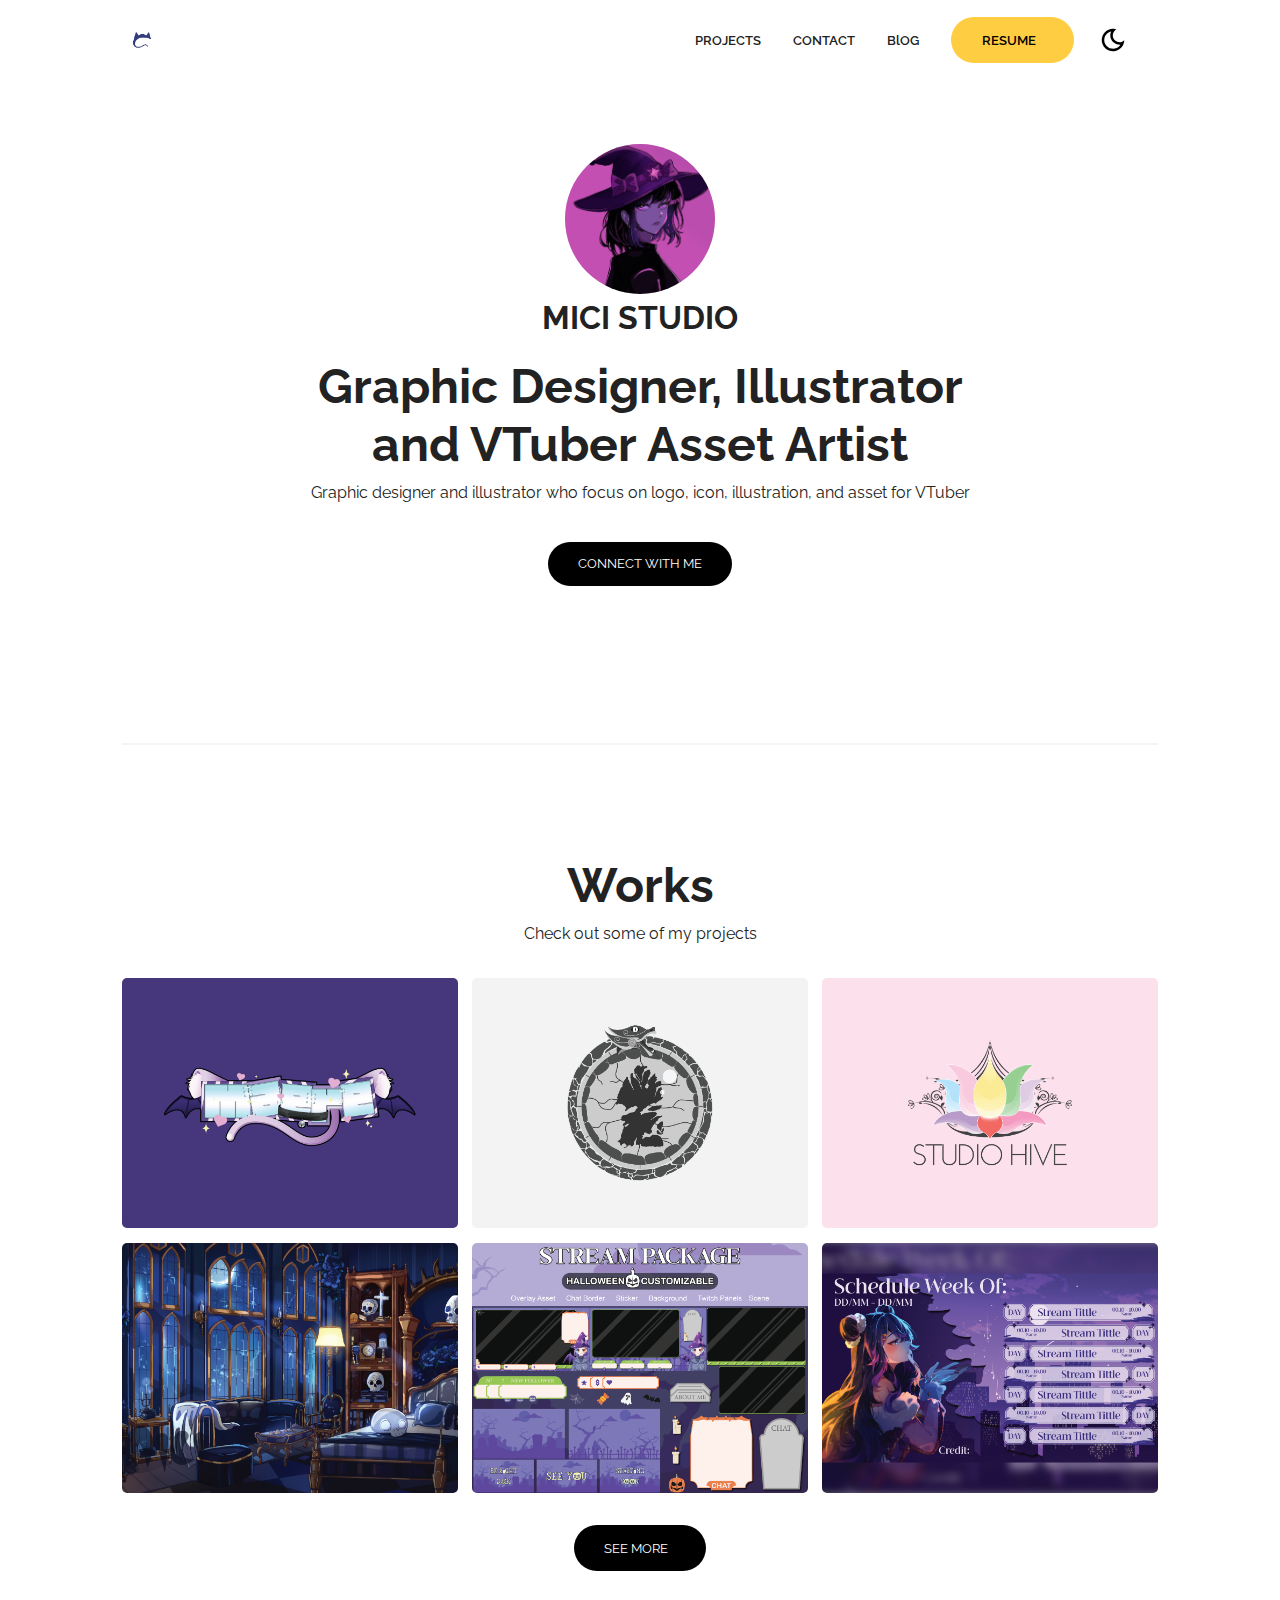
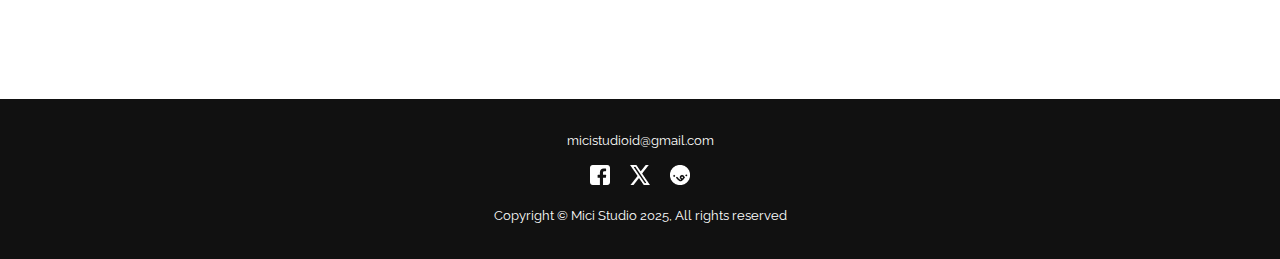
==== index.html @ 82c8864a "Add files via upload" ====
<!DOCTYPE html>
<html lang="en">

<head>
   <meta charset="UTF-8" />
   <meta http-equiv="X-UA-Compatible" content="IE=edge" />
   <meta name="viewport" content="width=device-width, initial-scale=1.0" />
   <!-- Primary Meta Tags -->
   <title>Mici Studio</title>
   <meta name="title" content="Portfolio Template - Open source">
   <meta name="description"
      content="Build or customize your portfolio website using this super easy template. Free to use if you are a member of the community or a contributor to this project">

   <!-- Open Graph / Facebook -->
   <meta property="og:type" content="website">
   <meta property="og:url" content="https://github.com/CommunityPro/portfolio-html">
   <meta property="og:title" content="Portfolio Template - Open source">
   <meta property="og:description"
      content="Build or customize your portfolio website using this super easy template. Free to use if you are a member of the community or a contributor to this project">
   <meta property="og:image"
      content="https://user-images.githubusercontent.com/62628408/150613011-b78a7f5a-0af1-4312-aab0-0022e7258693.png">

   <!-- Twitter -->
   <meta property="twitter:card" content="summary_large_image">
   <meta property="twitter:url" content="https://github.com/CommunityPro/portfolio-html">
   <meta property="twitter:title" content="Portfolio Template - Open source">
   <meta property="twitter:description"
      content="Build or customize your portfolio website using this super easy template. Free to use if you are a member of the community or a contributor to this project">
   <meta property="twitter:image"
      content="https://user-images.githubusercontent.com/62628408/150613011-b78a7f5a-0af1-4312-aab0-0022e7258693.png">

   <!-- Link -->
   <link rel="apple-touch-icon" sizes="180x180" href="assets/favicon/apple-touch-icon.png" />
   <link rel="icon" type="image/png" sizes="16x16" href="assets/Mici-Logo-Rounded.png" />
   <link rel="icon" type="image/png" sizes="32x32" href="assets/Mici-Logo-Rounded.png" />
   <link rel="icon" type="image/png" sizes="192x192" href="assets/Mici-Logo-Rounded.png" />
   <link rel="icon" type="image/png" sizes="512x512" href="assets/Mici-Logo-Rounded.png" />
   <link rel="icon" type="image/x-icon" href="assets/Mici-Logo-Rounded.png" />
   <link rel="manifest" href="assets/favicon/site.webmanifest" />
   <link rel="stylesheet" href="https://use.fontawesome.com/releases/v5.15.4/css/all.css"
      integrity="sha384-DyZ88mC6Up2uqS4h/KRgHuoeGwBcD4Ng9SiP4dIRy0EXTlnuz47vAwmeGwVChigm" crossorigin="anonymous">
   <link rel="stylesheet" href="css/style.css" />
   <link rel="stylesheet" href="css/utilities.css" />
</head>

<body>
   <header id="hero">
      <!-- Navbar -->
      <nav class="navbar">
         <div class="container">
            <!-- Logo -->
            <h1 id="logo">
               <a href="https://github.com/CommunityPro/portfolio-html"><img style="border-radius: 50%"
                     src="./assets/MiciStudioLogo2.png" alt="Mici Studio" /></a>
            </h1>
            <!-- Navbar links -->
            <ul class="nav-menu">
               <li><a class="nav-link" href="#projects">PROJECTS</a></li>
               <li><a class="nav-link" href="#">CONTACT</a></li>
               <li><a class="nav-link" href="#">BlOG</a></li>
               <li>
                  <a class="nav-link btn btn-primary" href="https://github.com/CommunityPro/portfolio-html">RESUME <i
                        class="fas fa-arrow-right"></i></a>
               </li>

               <!-- Toggle switch -->
               <div class="theme-switch">
                  <input type="checkbox" id="switch" />
                  <label class="toggle-icons" for="switch">
                     <img class="moon" src="assets/moon.svg" />
                     <img class="sun" src="assets/sun.svg" />
                  </label>
               </div>
               <!-- Hamburger menu -->
            </ul>
            <div class="hamburger">
               <span class="bar"></span>
               <span class="bar"></span>
               <span class="bar"></span>
            </div>
         </div>
      </nav>

      <section class="header-container">
         <img class="profile-image" src="./assets/PP2.png" alt="" />
         <h1>MICI STUDIO</h1>

         <div class="content-text">
            <h2>Graphic Designer, Illustrator</h2>
            <h2>and VTuber Asset Artist</h2>

            <p>
               Graphic designer and illustrator who focus on logo, icon, illustration, and asset for VTuber
            </p>
         </div>
         <a href="https://x.com/micistudio/media" target="_blank" class="btn btn-secondary">Connect With Me</a>

      </section>
   </header>


   <!-- Projects -->
   <section id="projects" class="project-container container">
      <div class="division"></div>
      <div class="content-text">
         <h2>Works</h2>
         <p>Check out some of my projects</p>
      </div>

      <article class="project">
         <!-- Project 1 -->
         <a href="https://dribbble.com/shots/25698632-VTuber-Logo" target="_blank" class="card">
            <div class="project-info">
               <div class="project-bio">
                  <h3>VTuber Logo</h3>
                  <p>Logo, VTuber, Streamer</p>
               </div>

               <!-- <div class="project-link">
                 <a href="https://dribbble.com/shots/25698632-VTuber-Logo"><i class="fas fa-globe"></i></a>
              </div> -->
            </div>
         </a>

         <!-- Project 2 -->
         <a href="https://dribbble.com/shots/25698786-Pathfinder-Media-Group-Icon-Logo" target="_blank" class="card">
            <div class="project-info">
               <div class="project-bio">
                  <h3>Pathfinder Media Group</h3>
                  <p>Icon, Logo, Book Publisher</p>
               </div>

               <!-- <div class="project-link">
                 <a href="https://dribbble.com/shots/25698786-Pathfinder-Media-Group-Icon-Logo"><i class="fas fa-globe"></i></a>
              </div> -->
            </div>
         </a>

         <!-- Porject 3 -->
         <a href="https://dribbble.com/shots/25698759-Logo" target="_blank" class="card">
            <div class="project-info">
               <div class="project-bio">
                  <h3>Logo</h3>
                  <p>Logo, Business, Common</p>
               </div>

               <!--  <div class="project-link">
                 <a href="https://dribbble.com/shots/25698759-Logo"><i class="fas fa-globe"></i></a>
              </div> -->
            </div>
         </a>

         <!-- Project 4 -->
         <a href="https://dribbble.com/shots/25698547-VTuber-Background" target="_blank" class="card">
            <div class="project-info">
               <div class="project-bio">
                  <h3>Illustration</h3>
                  <p>Illustration, Background, VTuber</p>
               </div>

               <!-- <div class="project-link">
                 <a href="https://dribbble.com/shots/25698547-VTuber-Background"><i class="fas fa-globe"></i></a>
              </div> -->
            </div>
         </a>

         <!-- Project 5 -->
         <a href="https://dribbble.com/shots/25698698-VTuber-Stream-Overlay" target="_blank" class="card">
            <div class="project-info">
               <div class="project-bio">
                  <h3>Stream Overlay</h3>
                  <p>Streamer, VTuber, Overlay</p>
               </div>

               <!-- <div class="project-link">
                 <a href="https://dribbble.com/shots/25698698-VTuber-Stream-Overlay"><i class="fas fa-globe"></i></a>
              </div> -->
            </div>
         </a>

         <!-- Project 6 -->
         <a href="https://dribbble.com/shots/25698667-VTuber-Stream-Schedule" target="_blank" class="card">
            <div class="project-info">
               <div class="project-bio">
                  <h3>Stream Schedule</h3>
                  <p>Streamer, VTuber, Schedule</p>
               </div>

               <!--  <div class="project-link">
                 <a href="https://dribbble.com/shots/25698667-VTuber-Stream-Schedule"><i class="fas fa-globe"></i></a>
              </div> -->
            </div>
         </a>
      </article>

      <a href="https://dribbble.com/micistudioid" target="_blank" class="btn btn-secondary">See More <i
            class="fas fa-arrow-right"></i></a>
   </section>

   <footer id="footer">
      <div class="container">
         <a href="mailto:micistudioid@gmail.com">micistudioid@gmail.com</a>
         <!-- Social links -->
         <div class="social">
            <a href="https://www.facebook.com/ananda.pratiwim"><img src="./assets/facebook-icon.svg" alt="Facebook"></a>
            <a href="https://x.com/micistudio"><img src="./assets/XLogoW.png" alt="Twitter"></a>
            <a href="https://vgen.co/micistudio"><img src="./assets/VGen-Icon.png" alt="VGen"></a>
         </div>
         <p>Copyright &copy; Mici Studio 2025, All rights reserved</p>
      </div>
   </footer>
   <script src="js/script.js"></script>
</body>

</html>
---- css/style.css ----
/* This is the required project styling. Will contain essential CSS styles like:
   * Flex property
   * Grid layout
   * Cards and sections
*/

@import url(https://fonts.googleapis.com/css?family=Raleway:100,200,300,regular,500,600,700,800,900,100italic,200italic,300italic,italic,500italic,600italic,700italic,800italic,900italic);

/* variables */
:root {
  /* Colors */
  --primary-color: #ffcd42;
  --secondary-color: #ffd35c;
  --bg-primary: #ffffff;
  --text-color: #222222;
  --text-color-two: #ffffff;
  --bg-secondary: #000000;
  --card-background: #f4f4f4;
  --bg-secondary-two: #111111;

  --shadow: 0 10px 40px rgba(0, 0, 0, 0.2);

  /* Font Weight */
  --weight-small: 400;
  --weight-semibold: 600;
  --weight-bold: 800;

  /* Max width */
  --width-small: 600px;
  --width-medium: 1100px;
  --width-large: 1300px;
}

[data-theme="dark"] {
  --primary-color: #ffcd42;
  --secondary-color: #ffd35c;
  --bg-primary: #000000;
  --text-color: #ffffff;
  --text-color-two: #222222;
  --bg-secondary: #ffffff;
  --card-background: #111111;
  --bg-secondary-two: #f4f4f4;
  --shadow: 0 2px 10px rgba(95, 95, 95, 0.2);
}

html {
  font-size: 100%;
  scroll-behavior: smooth;
}

/* Reset default styling */
* {
  margin: 0;
  padding: 0;
  box-sizing: border-box;
}

ul {
  list-style: none;
}

a {
  text-decoration: none;
  color: var(--text-color);
}

/* Main styling */
body {
  background: var(--bg-primary);
  color: var(--text-color);
  font-family: "Raleway", sans-serif;
  line-height: 1.5;
}

/* Navbar */
.navbar {
  position: fixed;
  top: 0;
  left: 0;
  right: 0;
  z-index: 20;
  background: var(--bg-primary);
}

.navbar .container {
  display: flex;
  align-items: center;
  justify-content: space-between;
  z-index: 20;
  height: 80px;
  width: 100%;
}

.navbar .nav-menu {
  display: flex;
  align-items: center;
  background: var(--bg-primary);
}

.navbar .nav-link {
  margin: 0 1rem;
  font-size: 0.8rem;
  font-weight: var(--weight-semibold);
}

.navbar #logo img {
  display: block;
  width: 40px;
}

.navbar .btn {
  margin-right: 1.5rem;
}

.fas.fa-arrow-right {
  margin-left: 0.5rem;
  font-size: 0.9rem;
}

/* hamburger */
.hamburger {
  margin-bottom: 0.1rem;
  display: none;
}

.bar {
  display: block;
  width: 23px;
  height: 3px;
  margin: 4px auto;
  transition: all 0.3s ease-in-out;
  border-radius: 30px;
  background-color: var(--bg-secondary);
}

/* Hero section */
#hero {
  display: flex;
  flex-direction: column;
  height: 100%;
}

.profile-image {
  width: 150px;
  border-radius: 50%;
}
.division {
  width: 100%;
  height: 2px;
  background-color: var(--card-background);
  margin: 5.5rem 0;
}
/* Projects */
#projects {
  display: flex;
  flex-direction: column;
  margin: 2rem auto 5rem;
}

#projects .btn {
  align-self: center;
  margin: 2rem 0;
}

.project {
  display: grid;
  grid-template-columns: repeat(3, 1fr);
  grid-auto-rows: minmax(250px, auto);
  grid-gap: 0.9rem;
}

.card .project-bio p {
  font-size: 0.83rem;
}

.card .project-bio h3 {
  font-size: 0.9rem;
}

.project-info {
  display: flex;
  justify-content: space-between;
  opacity: 0;
  position: relative;
  transition: 0.5s ease-in-out;
}

.project-bio {
  display: flex;
  flex-direction: column;
  justify-content: flex-end;
  position: relative;
  top: 160px;
  left: 10px;
}

/* Footer */
#footer {
  background: #111111;
}

#footer .container {
  display: flex;
  flex-direction: column;
  align-items: center;
  justify-content: center;
  color: #ffffff;
  min-height: 160px;
  text-align: center;
}

#footer a {
  font-size: 0.8rem;
  color: #fff;
}

#footer a:hover {
  opacity: 0.6;
}

#footer .social {
  margin: 0.9rem 0;
}

#footer .social img {
  width: 20px;
  height: 20px;
}

#footer .social a {
  margin: 0 0.5rem;
}

#footer p {
  font-size: 0.8rem;
}

/* Responsiveness */

@media (max-width: 1000px) {
  .project {
    display: grid;
    grid-template-columns: repeat(2, 1fr);
  }
}

@media (max-width: 768px) {
}

@media (max-width: 670px) {
  .navbar .nav-menu {
    position: fixed;
    right: -100vw;
    top: 4.5rem;
    flex-direction: column;
    width: calc(80% - 10px);
    transition: 0.3s;
    box-shadow: var(--shadow);
    padding: 2rem;
    border-radius: 5px;
    align-items: flex-start;
  }

  .navbar .btn {
    margin: 0;
    margin-top: 1rem;
  }

  .nav-menu.active {
    right: 20px;
  }

  .nav-menu .nav-link {
    font-size: 0.9rem;
    margin: 0 0.2rem;
  }

  .nav-menu li {
    margin-bottom: 0.5rem;
    width: 100%;
  }

  .nav-menu .btn {
    width: 100%;
    text-align: center;
    margin-top: 0.5rem;
  }

  .hamburger {
    display: block;
    cursor: pointer;
    padding: 0.2rem 0.4rem;
  }

  .hamburger.active {
    border: 1px dotted gray;
  }

  .hamburger.active .bar:nth-child(2) {
    opacity: 0;
  }

  .hamburger.active .bar:nth-child(1) {
    transform: translateY(6px) rotate(45deg);
  }

  .hamburger.active .bar:nth-child(3) {
    transform: translateY(-8px) rotate(-45deg);
  }
}

@media (max-width: 600px) {
  .project {
    display: grid;
    grid-template-columns: 1fr;
  }
}
---- css/utilities.css ----
/* ?This is where reusable styling of this template will be. 
   !Will contain things like:
   * Button styling
   * Background color styling
   * padding and margin
*/

.container {
  max-width: var(--width-medium);
  margin: 0 auto;
  padding: 1rem 2rem;
}

h1::selection,
h2::selection {
  color: #111;
  background: var(--primary-color);
}

/* Buttons */
.btn {
  display: inline-block;
  padding: 0.75rem 1.9rem;
  border-radius: 30px;
  text-transform: uppercase;
  font-size: 0.82rem;
  transition: 0.3s;
}

.btn-primary {
  background: var(--primary-color);
  color: #000000;
}

.btn-secondary {
  margin: 5px 0;
  background-color: var(--bg-secondary);
  color: var(--bg-primary);
}

/* add hover to resume button */
.btn-primary:hover {
  background: var(--secondary-color);
}

/* Dark mode toggle */
#switch {
  display: none;
}

.toggle-icons {
  display: flex;
  justify-content: space-between;
  align-items: center;
  cursor: pointer;
}

.toggle-icons > img {
  transition: 0.6s cubic-bezier(0.23, 1, 0.32, 1);
  width: 30px;
}

.moon {
  transform: rotate(10deg);
}

#switch:checked + .toggle-icons .moon {
  transform: rotate(250deg);
}

#switch:checked + .toggle-icons .sun {
  transform: rotate(100deg);
}

/* Header Container */
.header-container {
  display: flex;
  flex-direction: column;
  align-items: center;
  justify-content: center;
  margin-top: 8rem;
  padding: 1rem;
}

.header-container > div {
  margin-top: 1rem;
}

.content-text {
  text-align: center;
  margin: 1.5rem 0;
}

.content-text h2 {
  font-size: 3rem;
  line-height: 1.2;
  transition: 0.2s ease-in-out;
}

.content-text p {
  padding: 0.5rem;
  margin: 0 auto;
  max-width: 700px;
}

/* Project cards */
.card {
  padding: 1rem;
  background: var(--card-background);
  color: #ffffff;
  border-radius: 5px;
  transition: 0.4s ease-in-out;
  cursor: pointer;
}

.card a {
  color: #ffffff;
  transition: 0.25s ease-in-out;
  font-size: 1.1rem;
  margin-right: 0.3rem;
}

.card a:hover {
  color: var(--primary-color);
}

.card:hover {
  box-shadow: inset 0 100px 1000px 10px rgba(0, 0, 0, 0.8);
}

.card:hover .project-info {
  opacity: 1;
}

/* Project Images */

/* project 1 */
.card:nth-child(1) {
  background: url(../assets/project/Project1.png) center center/cover;
}

/* Project 2 */
.card:nth-child(2) {
  background: url(../assets/project/Project2.png) center center/cover;
}

/* Project 3 */
.card:nth-child(3) {
  background: url(../assets/project/Project3.png) center center/cover;
}

/* Project 4 */
.card:nth-child(4) {
  background: url(../assets/project/Project4.png) center center/cover;
}

/* Project 5 */
.card:nth-child(5) {
  background: url(../assets/project/Project5.png) center center/cover;
}

/* Project 6 */
.card:nth-child(6) {
  background: url(../assets/project/Project6.png) center center/cover;
}

/* Media Queries */
@media (max-width: 768px) {
  .header-container {
    margin-top: 7rem;
  }

  .content-text h2 {
    font-size: 2.5rem;
  }
}
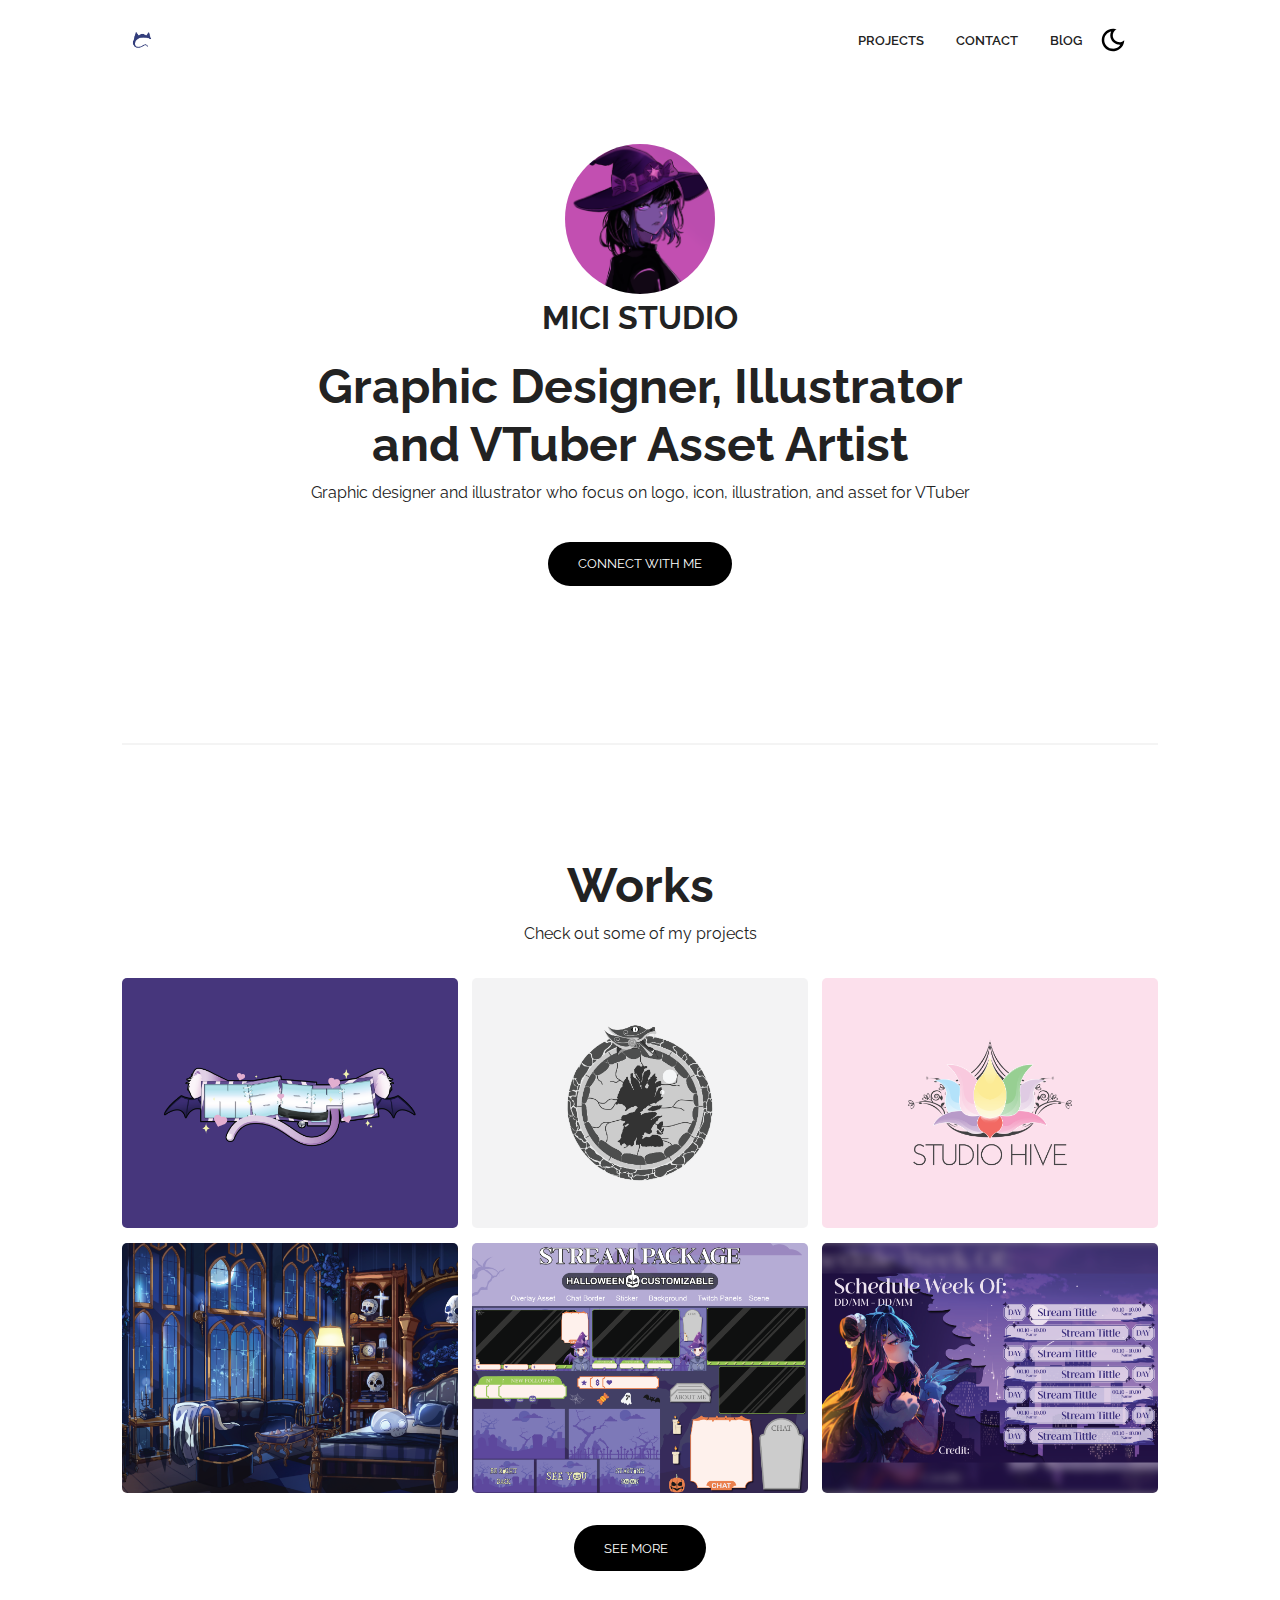
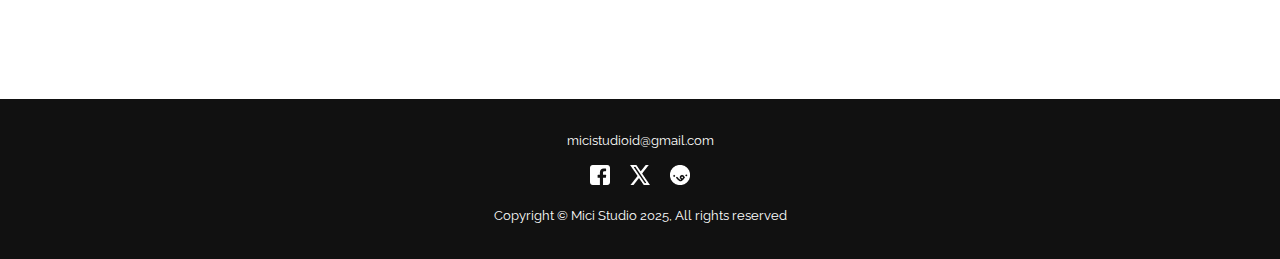
==== commit 8973edf4: "Update index.html" ====
--- a/index.html
+++ b/index.html
@@ -7,30 +7,30 @@
    <meta name="viewport" content="width=device-width, initial-scale=1.0" />
    <!-- Primary Meta Tags -->
    <title>Mici Studio</title>
-   <meta name="title" content="Portfolio Template - Open source">
+   <meta name="title" content="Mici Studio">
    <meta name="description"
-      content="Build or customize your portfolio website using this super easy template. Free to use if you are a member of the community or a contributor to this project">
+      content="Mici Studio">
 
    <!-- Open Graph / Facebook -->
    <meta property="og:type" content="website">
-   <meta property="og:url" content="https://github.com/CommunityPro/portfolio-html">
-   <meta property="og:title" content="Portfolio Template - Open source">
+   <meta property="og:url" content="#">
+   <meta property="og:title" content="Mici Studio">
    <meta property="og:description"
-      content="Build or customize your portfolio website using this super easy template. Free to use if you are a member of the community or a contributor to this project">
-   <meta property="og:image"
-      content="https://user-images.githubusercontent.com/62628408/150613011-b78a7f5a-0af1-4312-aab0-0022e7258693.png">
+      content="Mici Studio">
+   <!-- <meta property="og:image"
+      content="https://user-images.githubusercontent.com/62628408/150613011-b78a7f5a-0af1-4312-aab0-0022e7258693.png"> -->
 
    <!-- Twitter -->
    <meta property="twitter:card" content="summary_large_image">
-   <meta property="twitter:url" content="https://github.com/CommunityPro/portfolio-html">
-   <meta property="twitter:title" content="Portfolio Template - Open source">
+   <meta property="twitter:url" content="#">
+   <meta property="twitter:title" content="Mici Studio">
    <meta property="twitter:description"
-      content="Build or customize your portfolio website using this super easy template. Free to use if you are a member of the community or a contributor to this project">
-   <meta property="twitter:image"
-      content="https://user-images.githubusercontent.com/62628408/150613011-b78a7f5a-0af1-4312-aab0-0022e7258693.png">
+      content="Mici Studio">
+  <!--  <meta property="twitter:image"
+      content="https://user-images.githubusercontent.com/62628408/150613011-b78a7f5a-0af1-4312-aab0-0022e7258693.png"> -->
 
    <!-- Link -->
-   <link rel="apple-touch-icon" sizes="180x180" href="assets/favicon/apple-touch-icon.png" />
+   <link rel="apple-touch-icon" sizes="180x180" href="assets/Mici-Logo-Rounded.png" />
    <link rel="icon" type="image/png" sizes="16x16" href="assets/Mici-Logo-Rounded.png" />
    <link rel="icon" type="image/png" sizes="32x32" href="assets/Mici-Logo-Rounded.png" />
    <link rel="icon" type="image/png" sizes="192x192" href="assets/Mici-Logo-Rounded.png" />
@@ -50,7 +50,7 @@
          <div class="container">
             <!-- Logo -->
             <h1 id="logo">
-               <a href="https://github.com/CommunityPro/portfolio-html"><img style="border-radius: 50%"
+               <a href="#"><img style="border-radius: 50%"
                      src="./assets/MiciStudioLogo2.png" alt="Mici Studio" /></a>
             </h1>
             <!-- Navbar links -->
@@ -58,10 +58,10 @@
                <li><a class="nav-link" href="#projects">PROJECTS</a></li>
                <li><a class="nav-link" href="#">CONTACT</a></li>
                <li><a class="nav-link" href="#">BlOG</a></li>
-               <li>
-                  <a class="nav-link btn btn-primary" href="https://github.com/CommunityPro/portfolio-html">RESUME <i
+               <!-- <li>
+                  <a class="nav-link btn btn-primary" href="#">RESUME <i
                         class="fas fa-arrow-right"></i></a>
-               </li>
+               </li> -->
 
                <!-- Toggle switch -->
                <div class="theme-switch">
@@ -212,4 +212,4 @@
    <script src="js/script.js"></script>
 </body>
 
-</html>+</html>
